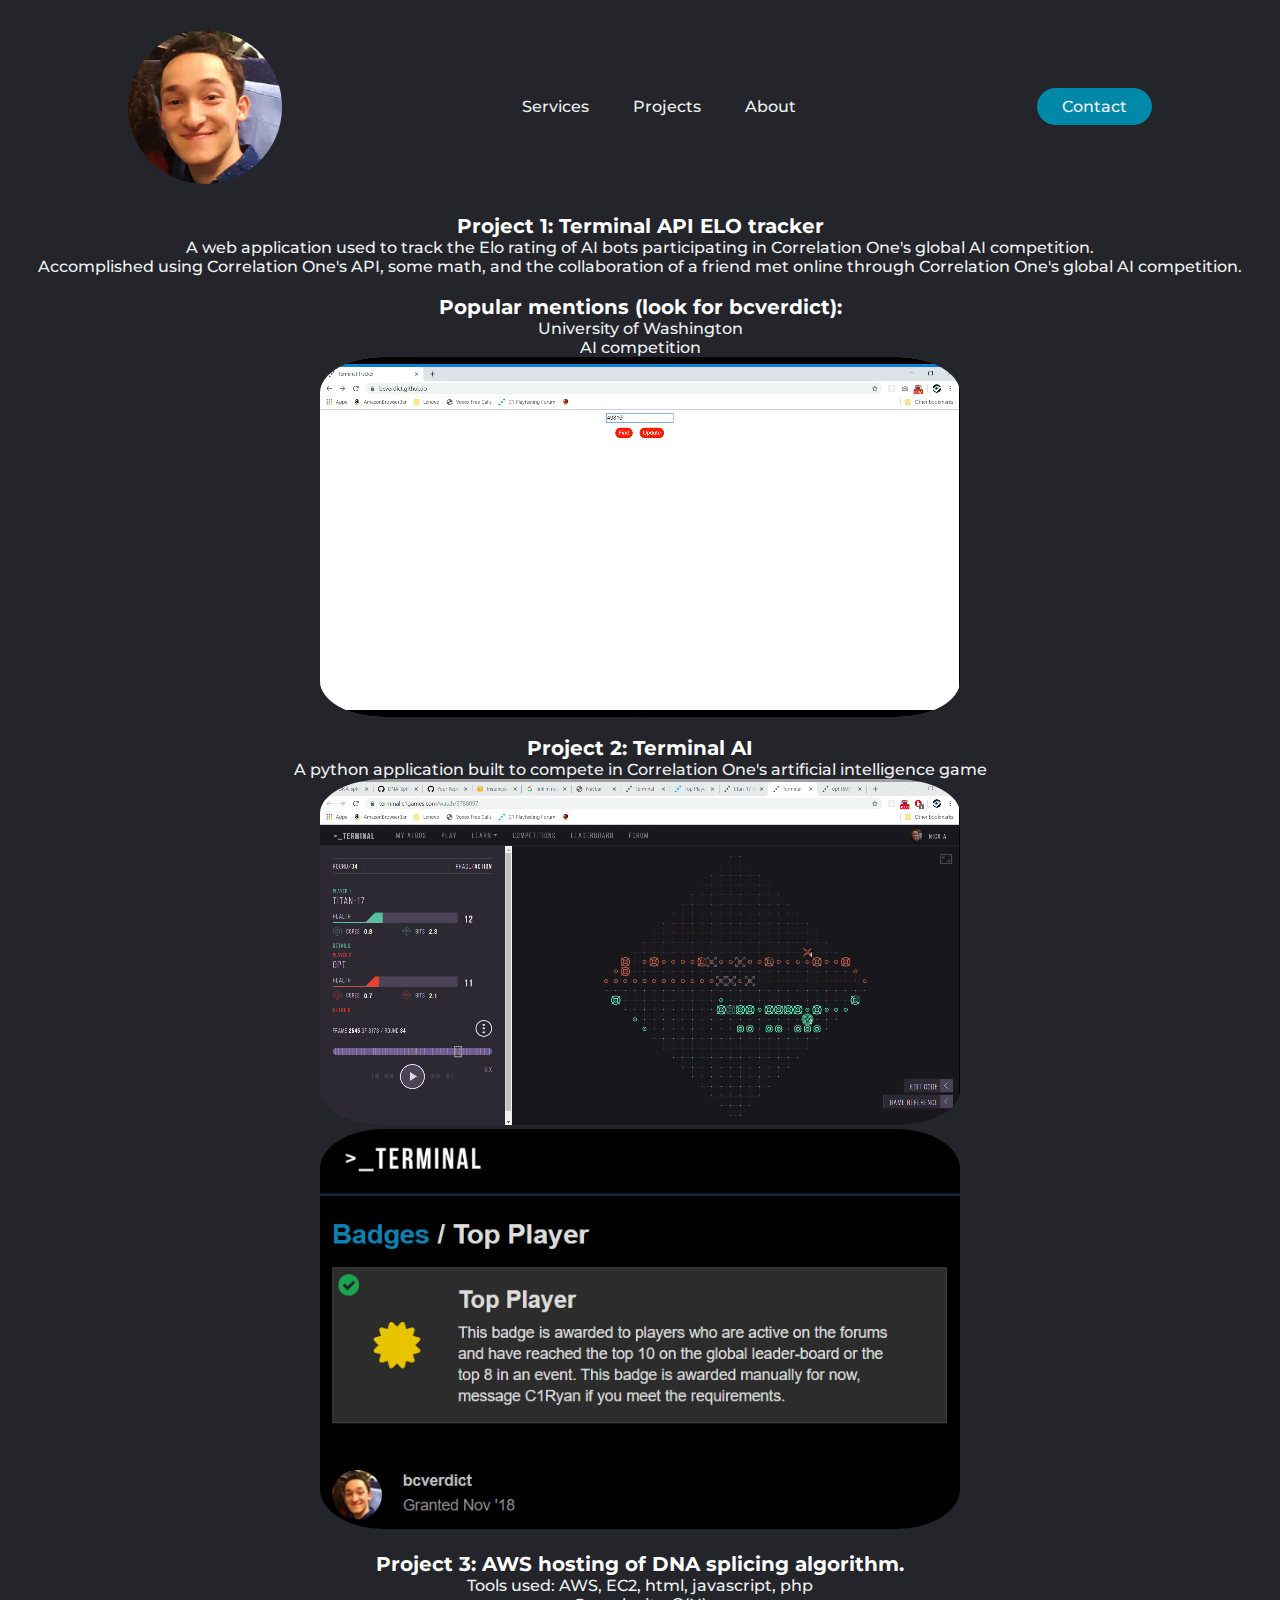
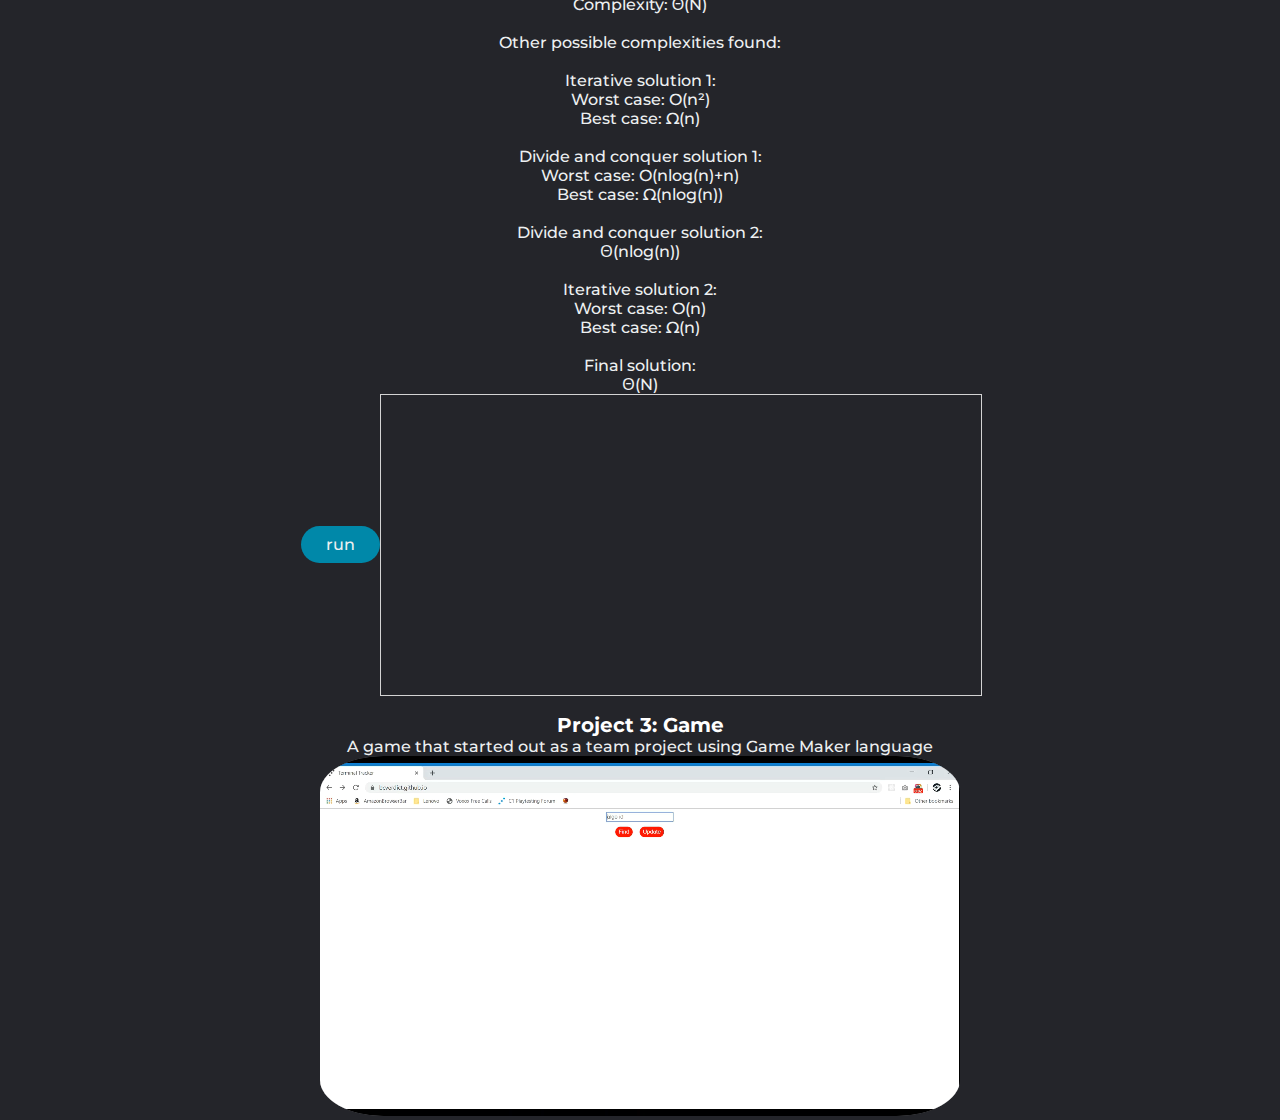
==== index.html @ 6ef7f334 "first commit" ====
<!DOCTYPE html>
	<head>
		<meta charset="utf-8">
		<meta http-equiv="X-UA-Compatible" content="IE-edge">
		<title>Nick's Website</title>
		<meta name="decription" content="">
		<meta name="viewport" content="width=device-width, initial-scale=1">
		<link rel="stylesheet" href="styles.css">
	</head>
	<body>
		<header>
			<img src="github.png" class="profile">
			<nav>
				<ul class="nav_links">
					<li><a href="#">Services</a></li>
					<li><a href="index.html">Projects</a></li>
					<li><a href="about.html">About</a></li>
				</ul>
			</nav>
			<a class="cta" href="contact.html"><button>Contact</button></a>
		</header>
		<div class="Projects">
			<div class="Elo">
				<div class="note">Project 1: Terminal API ELO tracker</div>
				A web application used to track the Elo rating of AI bots participating in Correlation One's global AI competition.<br>
				Accomplished using Correlation One's API, some math, and the collaboration of a friend met online through Correlation One's global AI competition.<br><br>
				<div class="note" >Popular mentions (look for bcverdict):</div>
				<ul>
					<a href="https://students.washington.edu/yliu814/wordpress/2019/01/02/c1-_termial-hackathon-a-starter-python/">University of Washington</a>
					<a href="https://terminal.c1games.com/rules">AI competition</a>
				</ul>
				<div class="flip-card">
					<div class="flip-card-inner">
						<div class="flip-card-front">
							<video width="640" playsinline autoplay muted loop class="my_video">
								<source src="TerminalProject.mp4" type="video/mp4">
							</video>
						</div>
						<div class="flip-card-back">
							<ul>
								<a href="https://bcverdict.github.io">Link</a>
								<a href="https://github.com/bcverdict/bcverdict.github.io">Code</a>
							</ul>
						</div>
					</div>
				</div><br>
				<div class="note">Project 2: Terminal AI</div>
				A python application built to compete in Correlation One's artificial intelligence game<br>
				<video width="640" playsinline autoplay muted loop class="my_video">
					<source src="TerminalPlay.mp4" type="video/mp4">
				</video><br>
				<img width="640" src="topPlayer.png" class="topPlayer">
			</div>
		</div>
		<div class="Elo"><br>
			<div class="note">Project 3: AWS hosting of DNA splicing algorithm.</div>
			Tools used: AWS, EC2, html, javascript, php <br>
			Complexity: &Theta;(N)<br>
			<br>
			Other possible complexities found:<br>
			<br>
			Iterative solution 1:<br>
			Worst case: O(n&sup2;)<br>
			Best case: &Omega;(n)<br>
			<br>
			Divide and conquer solution 1:<br>
			Worst case: O(nlog(n)+n)<br>
			Best case: &Omega;(nlog(n))<br>
			<br>
			Divide and conquer solution 2:<br>
			&Theta;(nlog(n))<br>
			<br>
			Iterative solution 2:<br>
			Worst case: O(n)<br>
			Best case: &Omega;(n)<br>
			<br>
			Final solution:<br>
			&Theta;(N)<br>
			<div class="program1">
				<a class="run" onclick=clicked()><button>run</button></a>
				<div class="flip-card-DNA">
					<div class="flip-card-inner">
						<div class="flip-card-front">
							<canvas id="myCanvas" width="600" height="300" style="border:1px solid #d3d3d3;">
							<script src='DNA.js'></script>	
						</div>
						<div class="flip-card-back-DNA">
							<ul><a href="http://ec2-3-15-207-4.us-east-2.compute.amazonaws.com/index.html">Link</a></ul>
							<ul><a href="https://github.com/bcverdict/DNA-Splitting-Algorithms/blob/master/DNA.py">Code</a></ul>
						</div>
					</div>
				</div>
			</div><br>
			<div class="note">Project 3: Game</div>
			A game that started out as a team project using Game Maker language
			<div class="flip-card">
				<div class="flip-card-inner">
					<div class="flip-card-front">
						<video width="640" playsinline autoplay muted loop class="my_video">
							<source src="TerminalProject.mp4" type="video/mp4">
						</video>
					</div>
					<div class="flip-card-back">
						<ul>
							<ul><a href="https://github.com/bcverdict/Dungeon448">Code</a></ul>
						</ul>
					</div>
				</div>
			</div>
		</div>
	</body>
</html>
---- styles.css ----
@import url('https://fonts.googleapis.com/css?family=Montserrat:500&display=swap');

*{
	box-sizing: border-box;
	margin: 0;
	padding: 0;
	background-color: #24252A;
}

li, a, button {
	font-family: "Montserrat", sans-serif;
	font-weight: 500;
	font-size: 16px;
	color: #edf0f1;
	text-decoration: none;
}

header {
	display: flex;
	justify-content: space-between;
	align-items: center;
	padding: 30px 10%;
}

.nav_links {
	list-style: none;
}

.nav_links li {
	display: inline-block;
	padding: 0px 20px;
}

li a:hover, ul a:hover {
	color: #0088a9
}
ul a {
	display: flex;
	justify-content: center;
	padding-top: auto;
}
button {
	padding: 9px 25px;
	background-color: rgba(0,136,169,1);
	border: none;
	border-radius: 50px;
	cursor: pointer;
	transition: all 0.3s ease 0s;
}

button:hover {
	background-color: rgba(0,136,169,0.8);
}

.profile {
	border-radius: 50%;
	display: flex;
	justify-content: left;
	width: 15%;
}

.my_video {
	border-radius: 10%;
}
.Projects {
	display: flex;
	justify-content: center;
}
.Elo {
	font-family: "Montserrat", sans-serif;
	font-weight: 500;
	font-size: 16px;
	color: #edf0f1;
	text-decoration: none;
	text-align: center;
	width: 100%;
}

.flip-card {
	background-color: transparent;
	width: 640px;
	height: 360px;
	border-radius: 10%;
	perspective: 1000px; /* Remove this if you don't want the 3D effect */
	display: block;
	margin-left: auto;
	margin-right: auto;
}
.flip-card-DNA {
	background-color: transparent;
	width: 600px;
	height: 300px;
	border-radius: 10%;
	perspective: 1000px; /* Remove this if you don't want the 3D effect */
	backface-visibility: hidden;
}

/* This container is needed to position the front and back side */
.flip-card-inner {
  position: relative;
  width: 100%;
  height: 100%;
  text-align: center;
  transition: transform 0.8s;
  transform-style: preserve-3d;
  border-radius: 10%;
}

/* Do an horizontal flip when you move the mouse over the flip box container */
.flip-card:hover .flip-card-inner, .flip-card-DNA:hover .flip-card-inner {
  transform: rotateY(180deg);
  border-radius: 10%;
}

/* Position the front and back side */
.flip-card-front, .flip-card-back {
  position: absolute;
  width: 100%;
  height: 100%;
  backface-visibility: hidden;
  border-radius: 10%;
}

/* Style the front side (fallback if image is missing) */
.flip-card-front {
  background-color: #bbb;
  color: black;
  border-radius: 10%;
}

/* Style the back side */
.flip-card-back {
  background-color: "grey";
  color: white;
  transform: rotateY(180deg);
  border-radius: 10%;
  padding-top: 150px;
}
.flip-card-back-DNA {
  background-color: "grey";
  color: white;
  transform: rotateY(180deg);
  backface-visibility: hidden;
  padding-top: 150px;
}
.flip-card-back-topPlayer {
  background-color: "grey";
  color: white;
  transform: rotateY(180deg);
  backface-visibility: hidden;
  border-radius: 10%;
  display: flex;
  justify-content: center;
}
.program1 {
	display: flex;
	justify-content: center;
}
.run {
	margin-bottom: auto;
	margin-top: auto;
}
.note {
	font-size: 20px;
	font-weight: bold;
	display: flex;
	justify-content: center;
	color: white;
}
.topPlayer {
	border-radius: 10%;
}
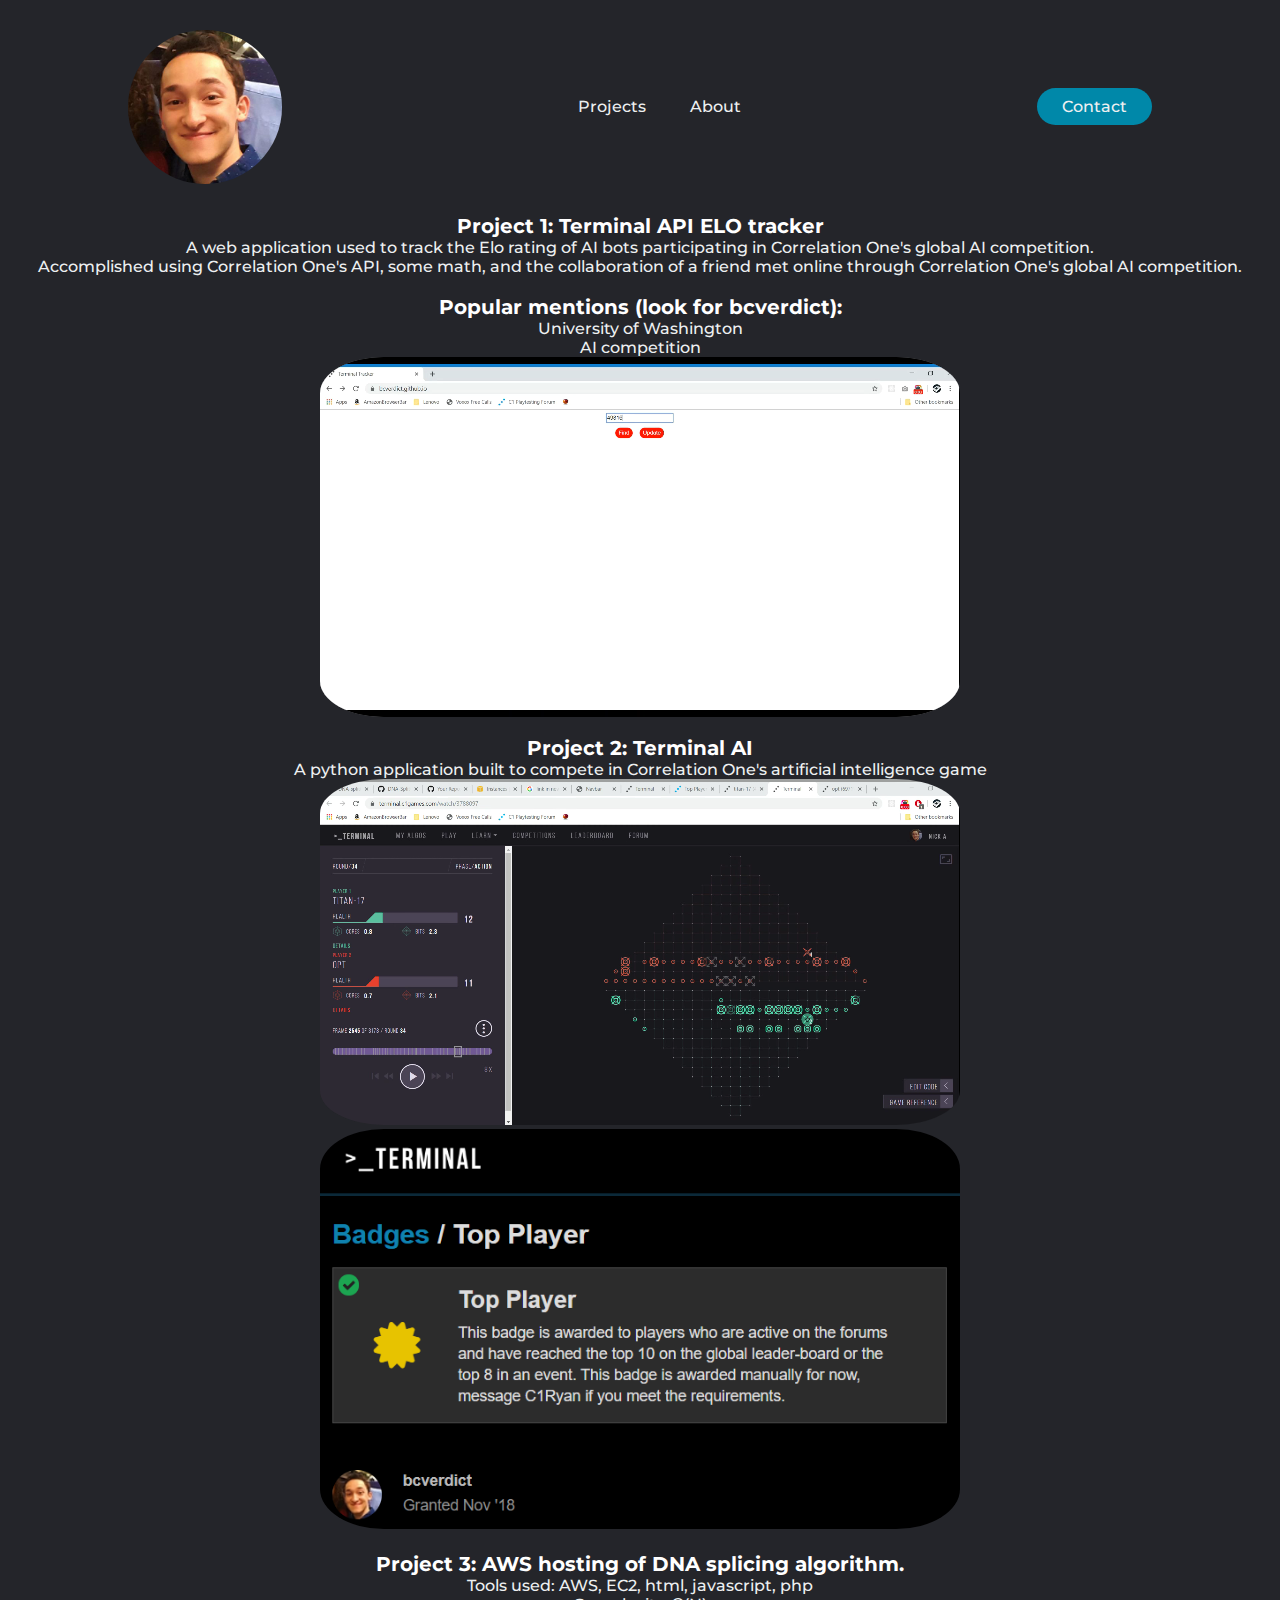
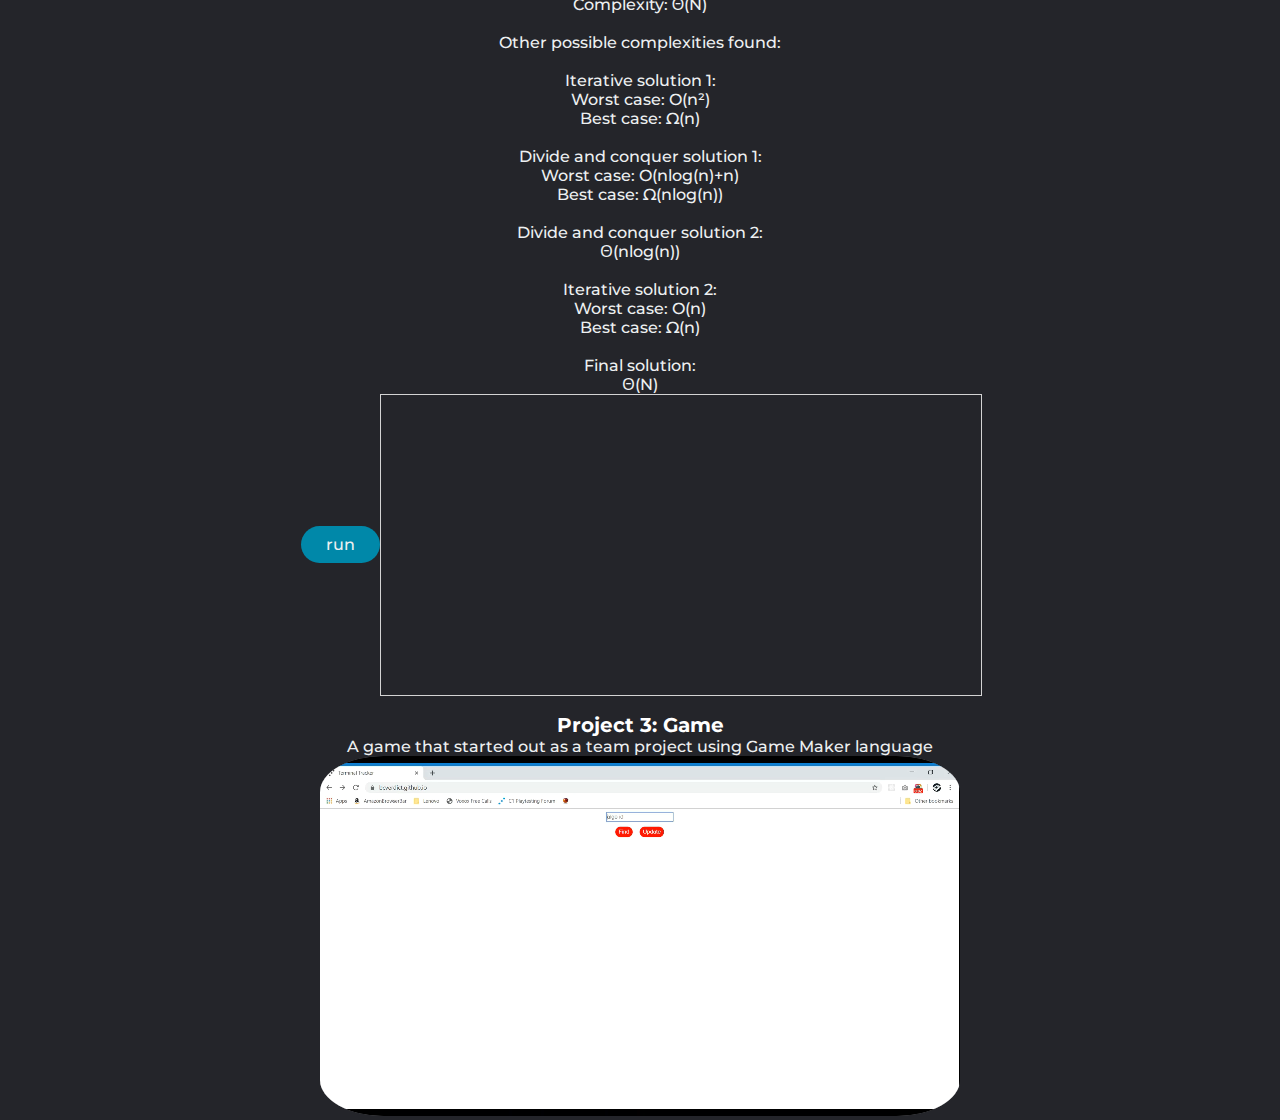
==== commit 68cd2075: "added about section" ====
--- a/index.html
+++ b/index.html
@@ -12,7 +12,6 @@
 			<img src="github.png" class="profile">
 			<nav>
 				<ul class="nav_links">
-					<li><a href="#">Services</a></li>
 					<li><a href="index.html">Projects</a></li>
 					<li><a href="about.html">About</a></li>
 				</ul>
--- a/styles.css
+++ b/styles.css
@@ -167,6 +167,13 @@
 	justify-content: center;
 	color: white;
 }
+.describe {
+	font-size: 20px;
+	font-weight: bold;
+	display: flex;
+	justify-content: left;
+	color: white;
+}
 .topPlayer {
 	border-radius: 10%;
 }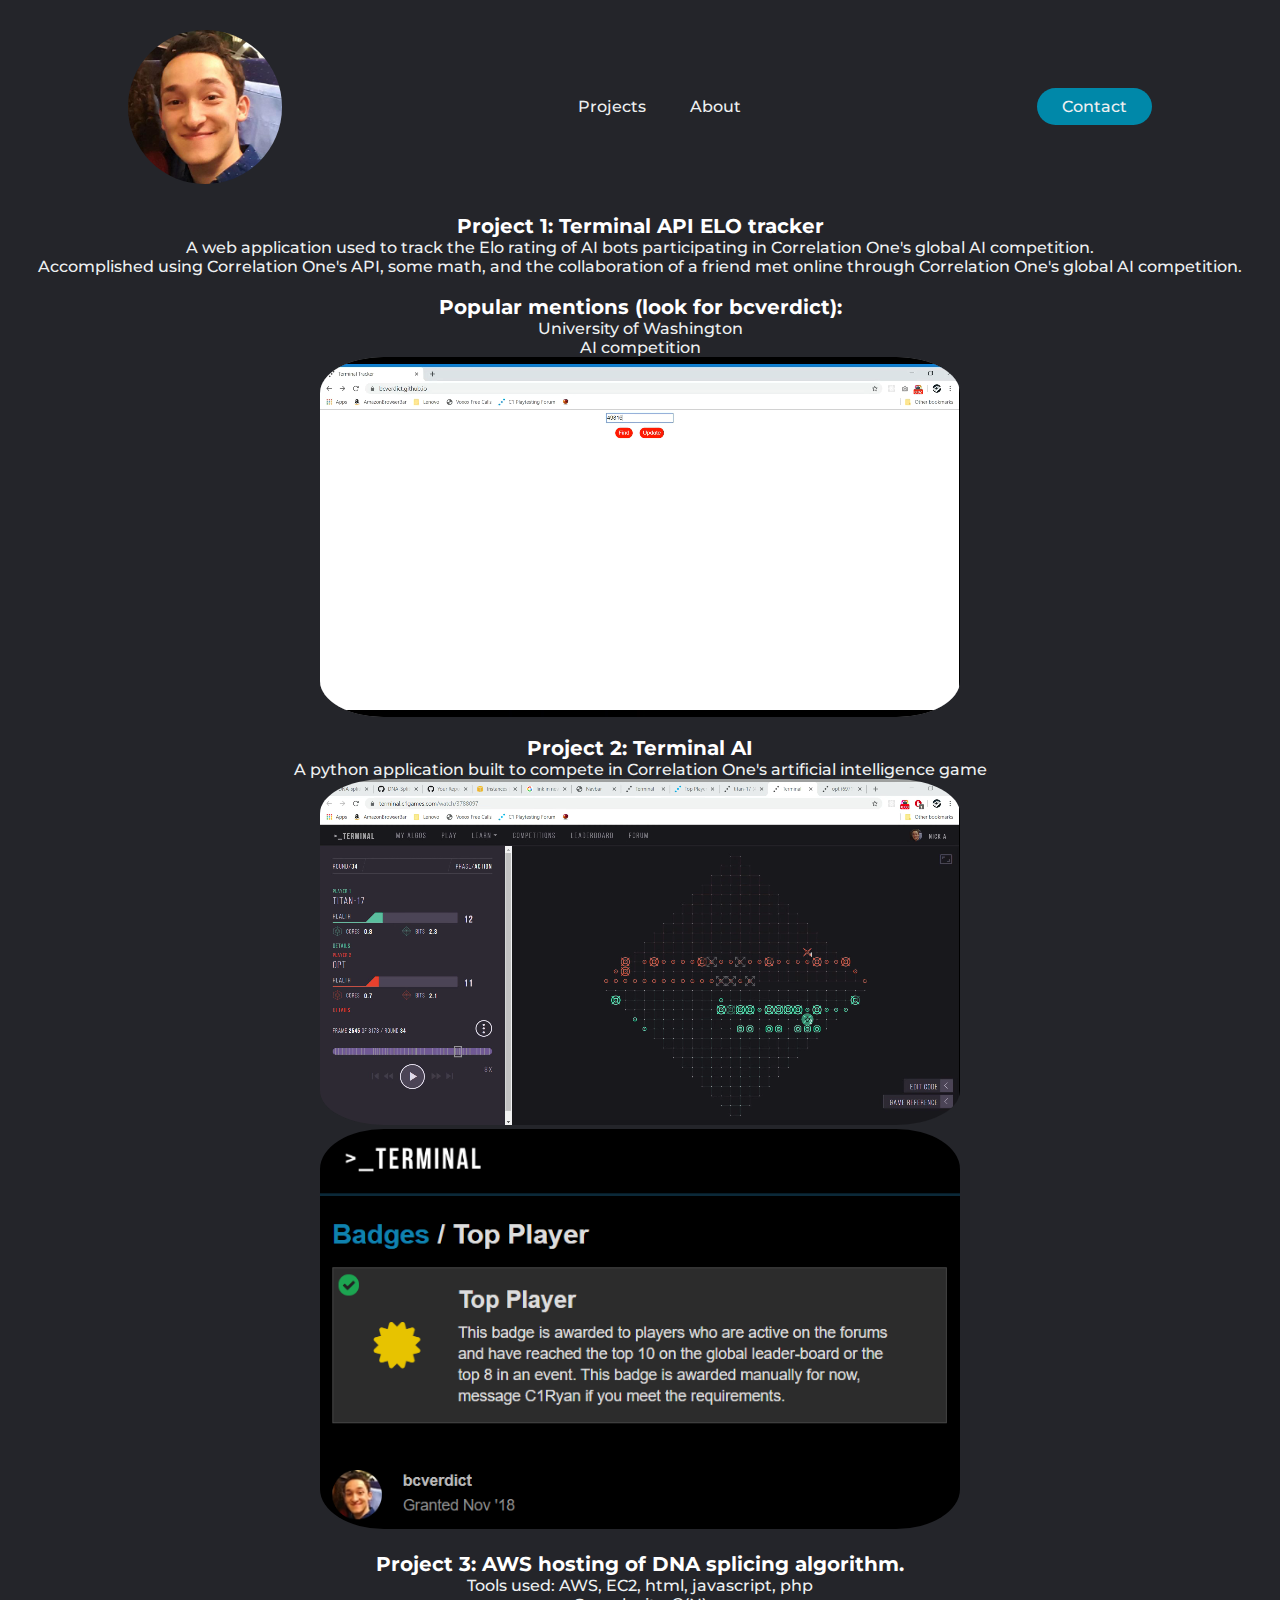
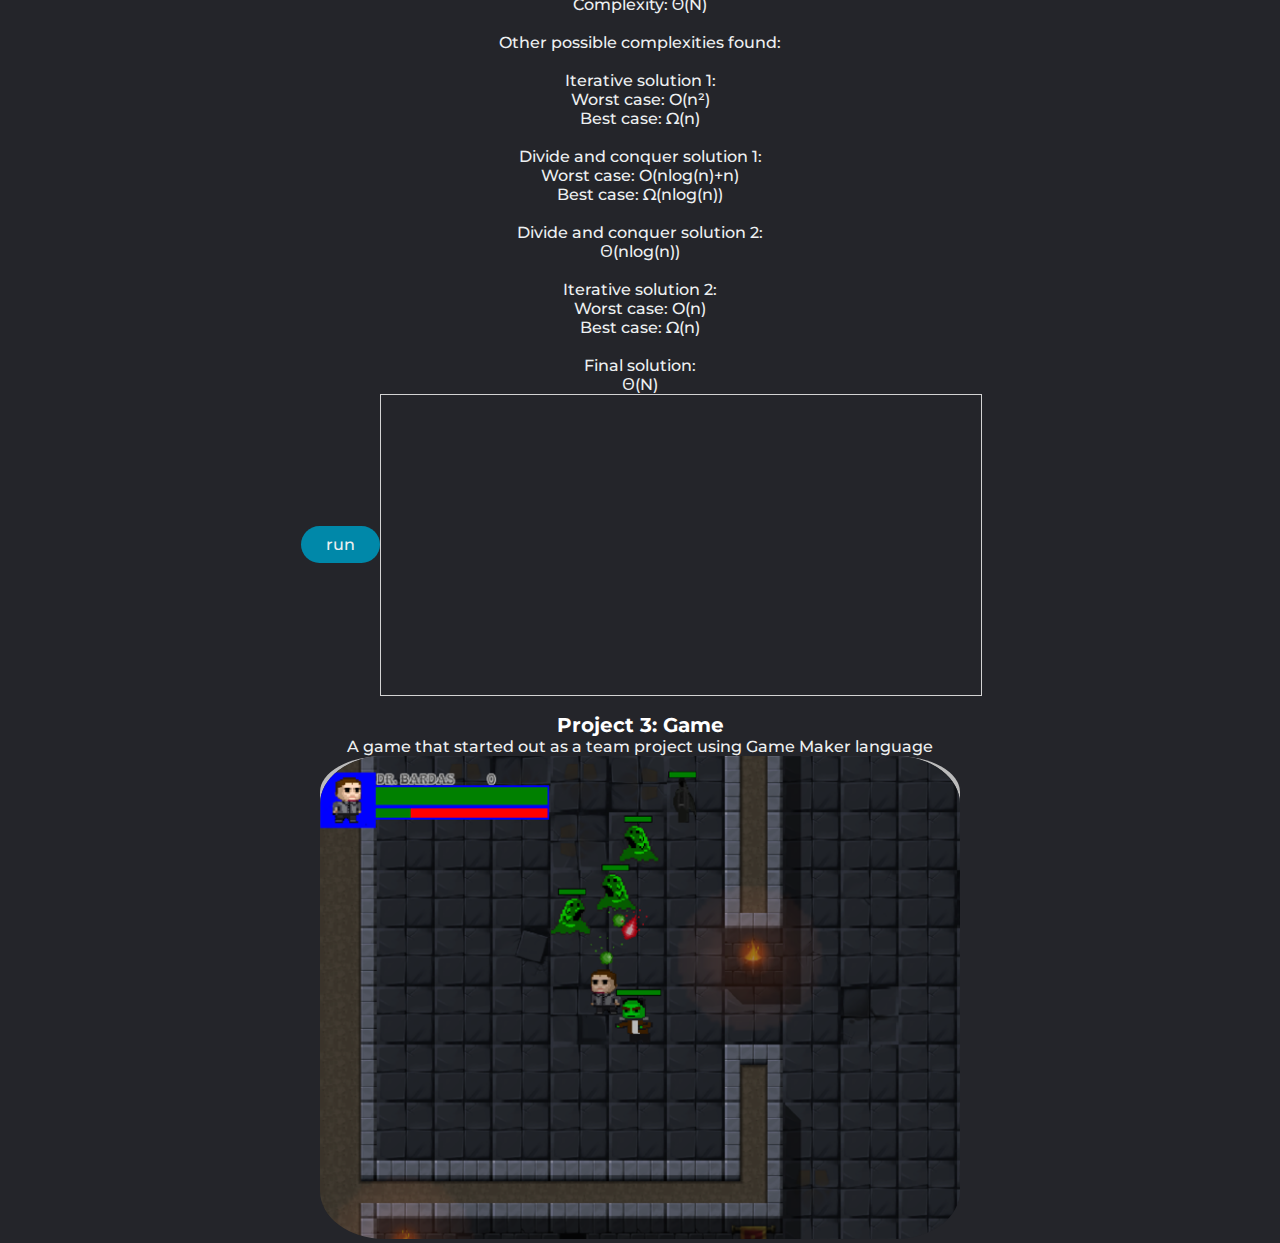
==== commit 100f85f1: "fixed game png" ====
--- a/index.html
+++ b/index.html
@@ -95,9 +95,7 @@
 			<div class="flip-card">
 				<div class="flip-card-inner">
 					<div class="flip-card-front">
-						<video width="640" playsinline autoplay muted loop class="my_video">
-							<source src="TerminalProject.mp4" type="video/mp4">
-						</video>
+						<img width="640" src="game.png" class="topPlayer">
 					</div>
 					<div class="flip-card-back">
 						<ul>
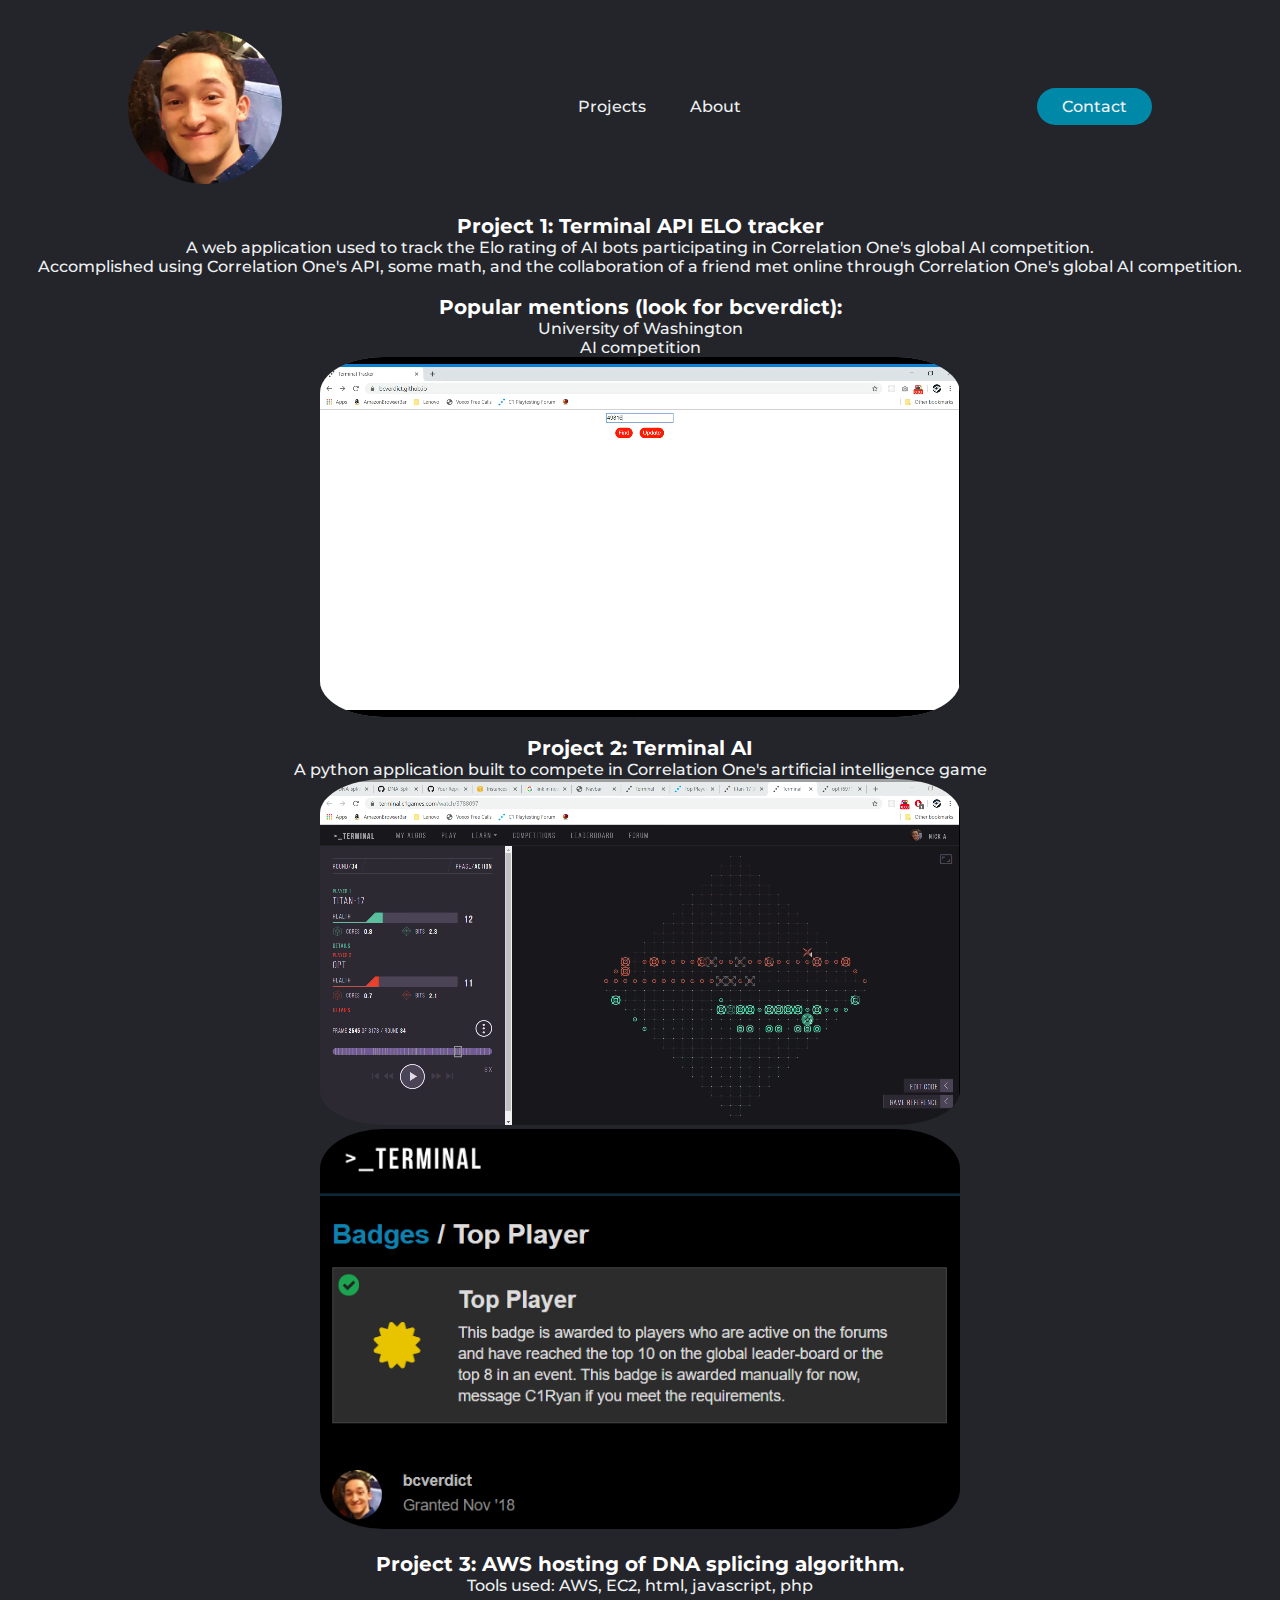
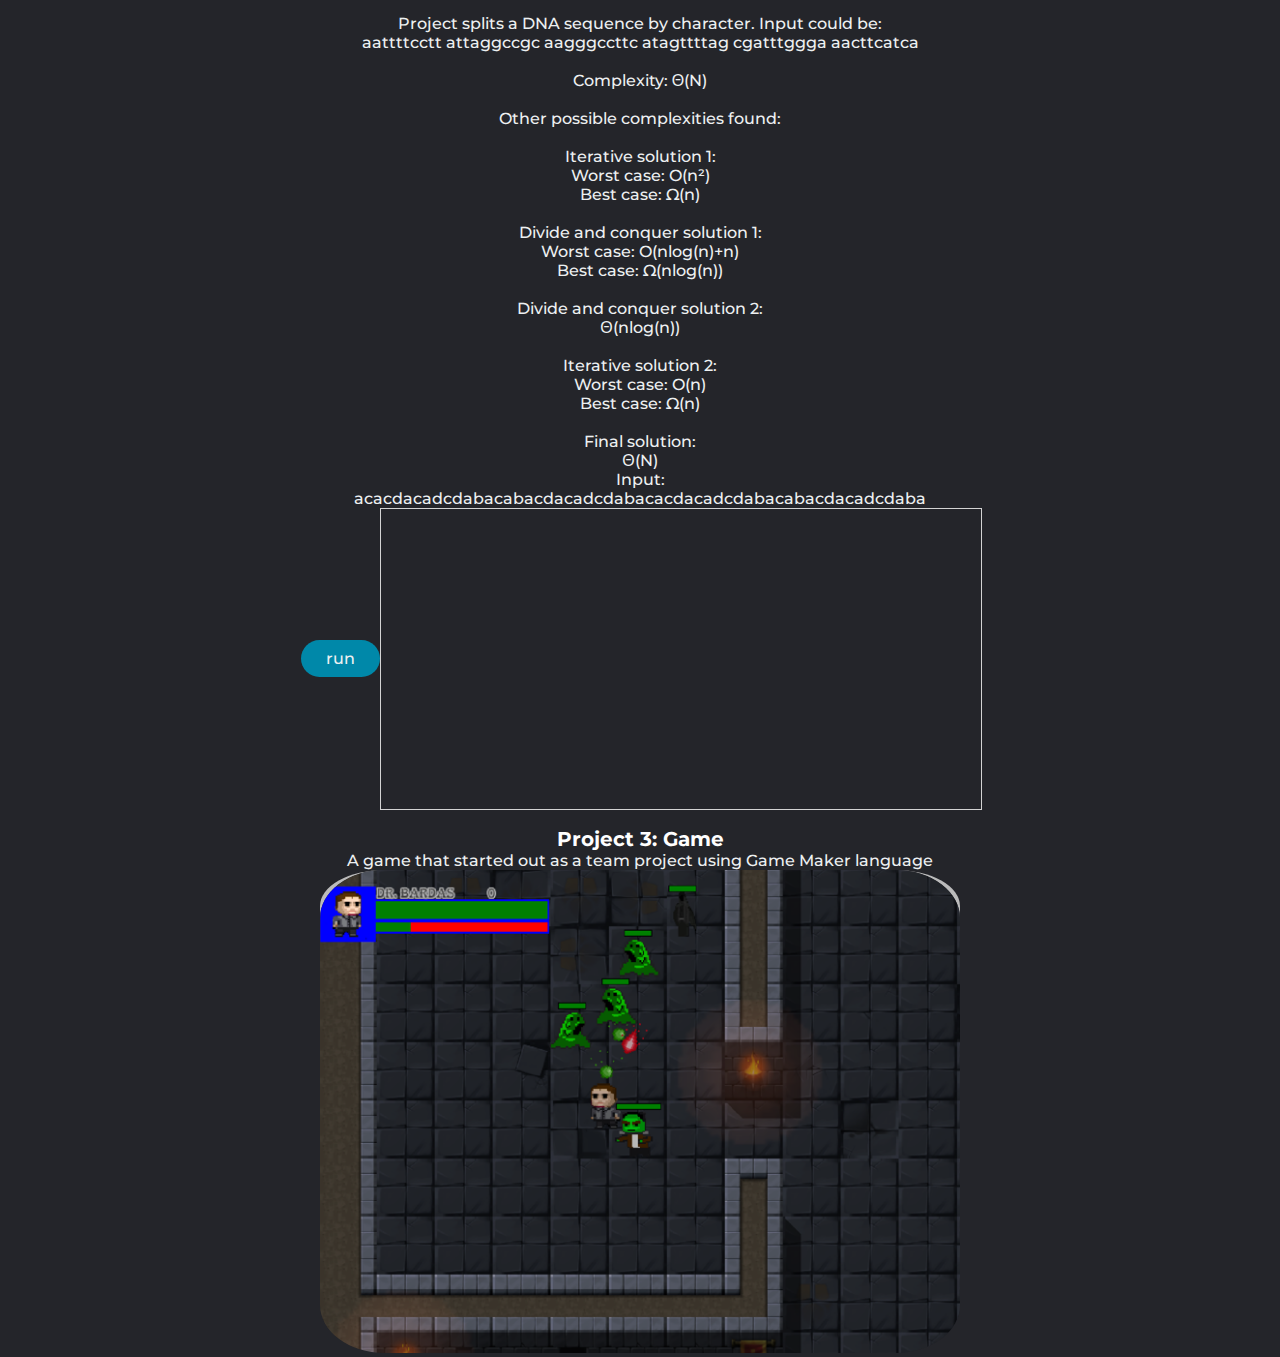
==== commit b70976c1: "added algo description" ====
--- a/index.html
+++ b/index.html
@@ -53,7 +53,12 @@
 		</div>
 		<div class="Elo"><br>
 			<div class="note">Project 3: AWS hosting of DNA splicing algorithm.</div>
-			Tools used: AWS, EC2, html, javascript, php <br>
+			Tools used: AWS, EC2, html, javascript, php 
+			<br>
+			<br>
+			Project splits a DNA sequence by character. Input could be:<br>
+			aattttcctt attaggccgc aagggccttc atagttttag cgatttggga aacttcatca<br>
+			<br>
 			Complexity: &Theta;(N)<br>
 			<br>
 			Other possible complexities found:<br>
@@ -75,6 +80,8 @@
 			<br>
 			Final solution:<br>
 			&Theta;(N)<br>
+			Input:<br>
+			acacdacadcdabacabacdacadcdabacacdacadcdabacabacdacadcdaba<br>
 			<div class="program1">
 				<a class="run" onclick=clicked()><button>run</button></a>
 				<div class="flip-card-DNA">
--- a/styles.css
+++ b/styles.css
@@ -6,7 +6,9 @@
 	padding: 0;
 	background-color: #24252A;
 }
-
+marquee {
+	position: absolute;
+}
 li, a, button {
 	font-family: "Montserrat", sans-serif;
 	font-weight: 500;
@@ -33,6 +35,10 @@
 
 li a:hover, ul a:hover {
 	color: #0088a9
+}
+li {
+	background-color: transparent;
+	position: relative;
 }
 ul a {
 	display: flex;
@@ -74,6 +80,8 @@
 	text-decoration: none;
 	text-align: center;
 	width: 100%;
+	background-color: transparent;
+	position: relative;
 }
 
 .flip-card {
@@ -166,6 +174,8 @@
 	display: flex;
 	justify-content: center;
 	color: white;
+	background-color: transparent;
+	position: relative;
 }
 .describe {
 	font-size: 20px;
@@ -176,4 +186,4 @@
 }
 .topPlayer {
 	border-radius: 10%;
-}+}
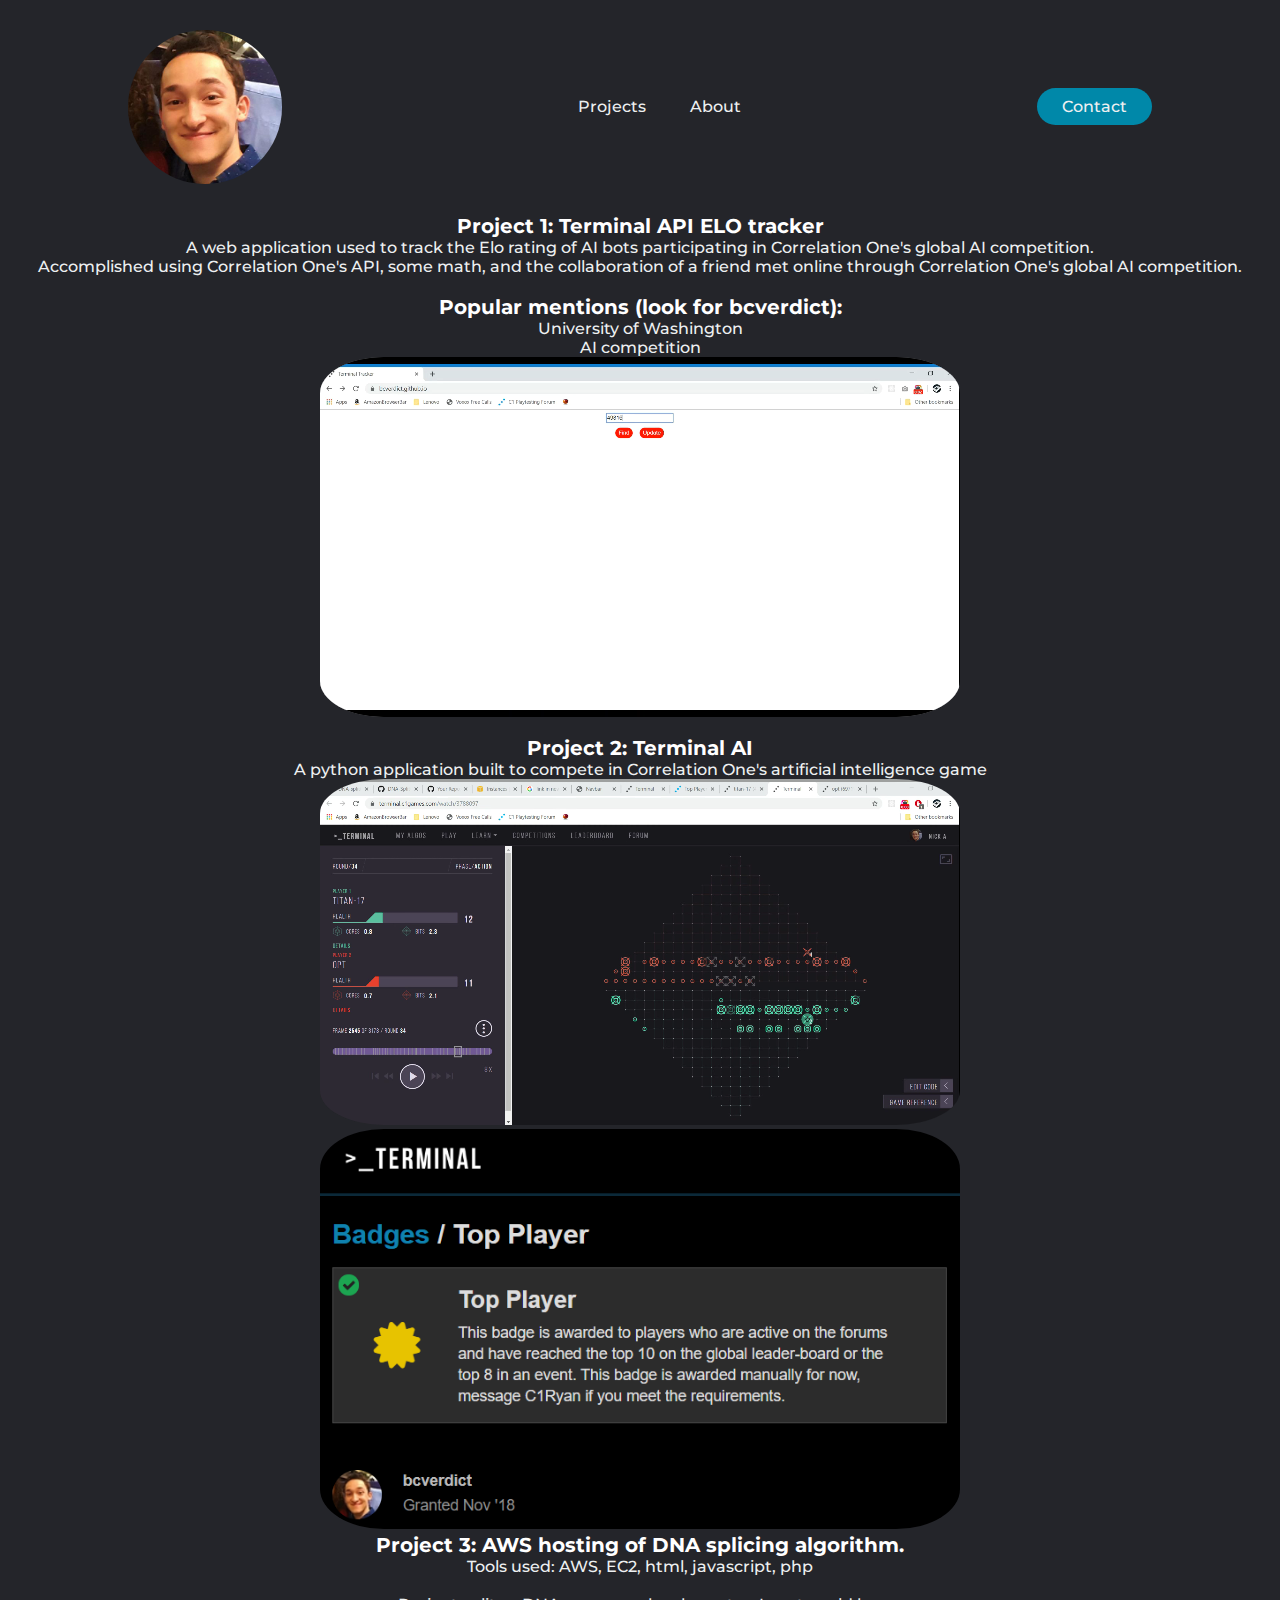
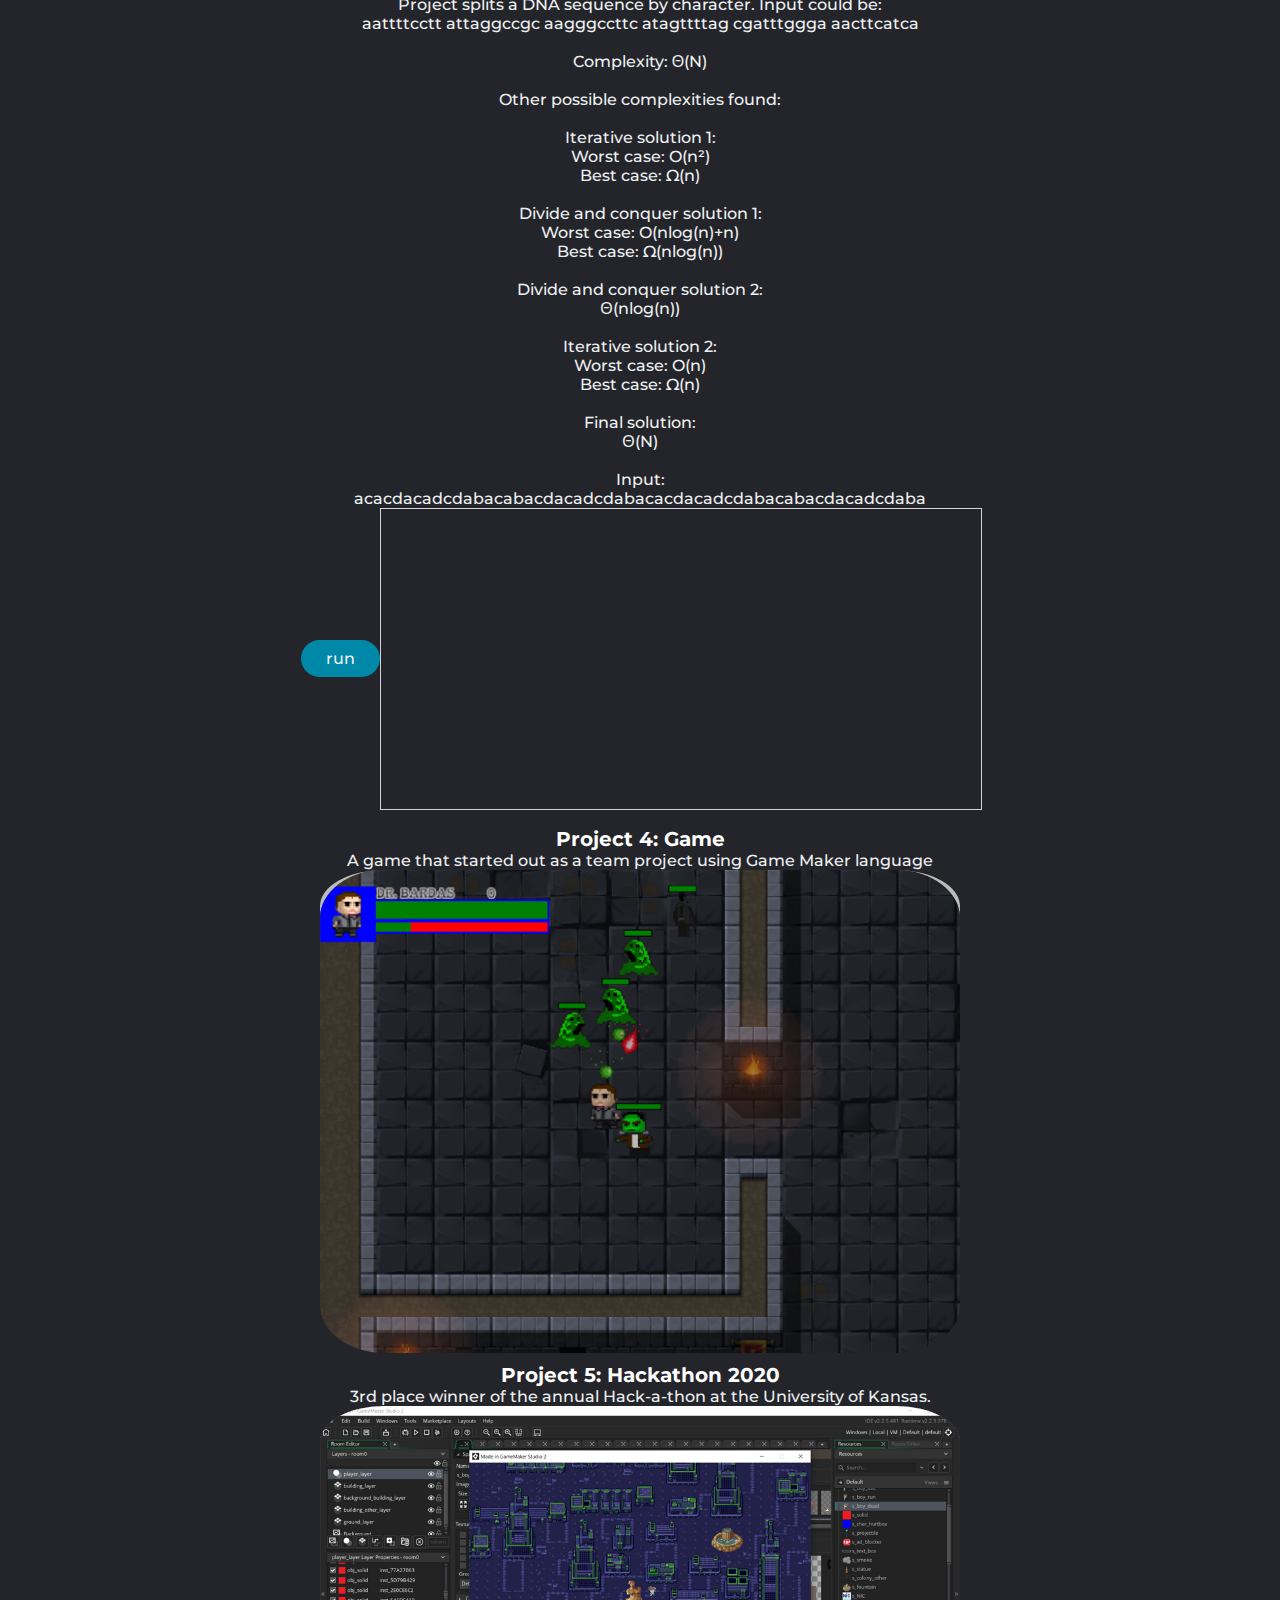
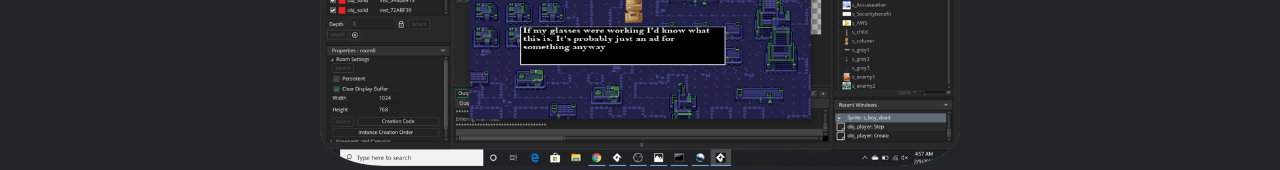
==== commit 87922658: "added picture and another project" ====
--- a/index.html
+++ b/index.html
@@ -20,7 +20,7 @@
 		</header>
 		<div class="Projects">
 			<div class="Elo">
-				<div class="note">Project 1: Terminal API ELO tracker</div>
+				<div class="note" id="p1">Project 1: Terminal API ELO tracker</div>
 				A web application used to track the Elo rating of AI bots participating in Correlation One's global AI competition.<br>
 				Accomplished using Correlation One's API, some math, and the collaboration of a friend met online through Correlation One's global AI competition.<br><br>
 				<div class="note" >Popular mentions (look for bcverdict):</div>
@@ -43,71 +43,86 @@
 						</div>
 					</div>
 				</div><br>
-				<div class="note">Project 2: Terminal AI</div>
+				<div class="note" id="p2">Project 2: Terminal AI</div>
 				A python application built to compete in Correlation One's artificial intelligence game<br>
 				<video width="640" playsinline autoplay muted loop class="my_video">
 					<source src="TerminalPlay.mp4" type="video/mp4">
 				</video><br>
 				<img width="640" src="topPlayer.png" class="topPlayer">
-			</div>
-		</div>
-		<div class="Elo"><br>
-			<div class="note">Project 3: AWS hosting of DNA splicing algorithm.</div>
-			Tools used: AWS, EC2, html, javascript, php 
-			<br>
-			<br>
-			Project splits a DNA sequence by character. Input could be:<br>
-			aattttcctt attaggccgc aagggccttc atagttttag cgatttggga aacttcatca<br>
-			<br>
-			Complexity: &Theta;(N)<br>
-			<br>
-			Other possible complexities found:<br>
-			<br>
-			Iterative solution 1:<br>
-			Worst case: O(n&sup2;)<br>
-			Best case: &Omega;(n)<br>
-			<br>
-			Divide and conquer solution 1:<br>
-			Worst case: O(nlog(n)+n)<br>
-			Best case: &Omega;(nlog(n))<br>
-			<br>
-			Divide and conquer solution 2:<br>
-			&Theta;(nlog(n))<br>
-			<br>
-			Iterative solution 2:<br>
-			Worst case: O(n)<br>
-			Best case: &Omega;(n)<br>
-			<br>
-			Final solution:<br>
-			&Theta;(N)<br>
-			Input:<br>
-			acacdacadcdabacabacdacadcdabacacdacadcdabacabacdacadcdaba<br>
-			<div class="program1">
-				<a class="run" onclick=clicked()><button>run</button></a>
-				<div class="flip-card-DNA">
+				
+				<div class="note" id="p3">Project 3: AWS hosting of DNA splicing algorithm.</div>
+				Tools used: AWS, EC2, html, javascript, php 
+				<br>
+				<br>
+				Project splits a DNA sequence by character. Input could be:<br>
+				aattttcctt attaggccgc aagggccttc atagttttag cgatttggga aacttcatca<br>
+				<br>
+				Complexity: &Theta;(N)<br>
+				<br>
+				Other possible complexities found:<br>
+				<br>
+				Iterative solution 1:<br>
+				Worst case: O(n&sup2;)<br>
+				Best case: &Omega;(n)<br>
+				<br>
+				Divide and conquer solution 1:<br>
+				Worst case: O(nlog(n)+n)<br>
+				Best case: &Omega;(nlog(n))<br>
+				<br>
+				Divide and conquer solution 2:<br>
+				&Theta;(nlog(n))<br>
+				<br>
+				Iterative solution 2:<br>
+				Worst case: O(n)<br>
+				Best case: &Omega;(n)<br>
+				<br>
+				Final solution:<br>
+				&Theta;(N)<br>
+				<br>
+				Input:<br>
+				acacdacadcdabacabacdacadcdabacacdacadcdabacabacdacadcdaba<br>
+				<div class="program1">
+					<a class="run" onclick=clicked()><button>run</button></a>
+					<div class="flip-card-DNA">
+						<div class="flip-card-inner">
+							<div class="flip-card-front">
+								<canvas id="myCanvas" width="600" height="300" style="border:1px solid #d3d3d3;">
+								<script src='DNA.js'></script>	
+							</div>
+							<div class="flip-card-back-DNA">
+								<ul><a href="https://github.com/bcverdict/DNA-Splitting-Algorithms/blob/master/DNA.py">Code</a></ul>
+							</div>
+						</div>
+					</div>
+				</div><br>
+				<div class="note" id="p4">Project 4: Game</div>
+				A game that started out as a team project using Game Maker language
+				<div class="flip-card">
 					<div class="flip-card-inner">
 						<div class="flip-card-front">
-							<canvas id="myCanvas" width="600" height="300" style="border:1px solid #d3d3d3;">
-							<script src='DNA.js'></script>	
+							<img width="640" src="game.png" class="topPlayer">
 						</div>
-						<div class="flip-card-back-DNA">
-							<ul><a href="http://ec2-3-15-207-4.us-east-2.compute.amazonaws.com/index.html">Link</a></ul>
-							<ul><a href="https://github.com/bcverdict/DNA-Splitting-Algorithms/blob/master/DNA.py">Code</a></ul>
+						<div class="flip-card-back">
+							<ul>
+								<ul><a href="https://github.com/bcverdict/Dungeon448">Code</a></ul>
+							</ul>
 						</div>
 					</div>
 				</div>
-			</div><br>
-			<div class="note">Project 3: Game</div>
-			A game that started out as a team project using Game Maker language
-			<div class="flip-card">
-				<div class="flip-card-inner">
-					<div class="flip-card-front">
-						<img width="640" src="game.png" class="topPlayer">
-					</div>
-					<div class="flip-card-back">
-						<ul>
-							<ul><a href="https://github.com/bcverdict/Dungeon448">Code</a></ul>
-						</ul>
+				<br><br><br><br><br><br><br>
+				<div class="note" id="p5">Project 5: Hackathon 2020</div>
+				3rd place winner of the annual Hack-a-thon at the University of Kansas.
+				<div class="flip-card">
+					<div class="flip-card-inner">
+						<div class="flip-card-front">
+							<img width="640" src="devop.png" class="topPlayer">
+						</div>
+						<div class="flip-card-back">
+							<ul>
+								<ul><a href="https://github.com/bcverdict/Hack-a-thon-2020">Code</a></ul>
+								<ul><a href = "https://devpost.com/software/hack-a-thon-2020">Read more</a></ul>
+							</ul>
+						</div>
 					</div>
 				</div>
 			</div>
